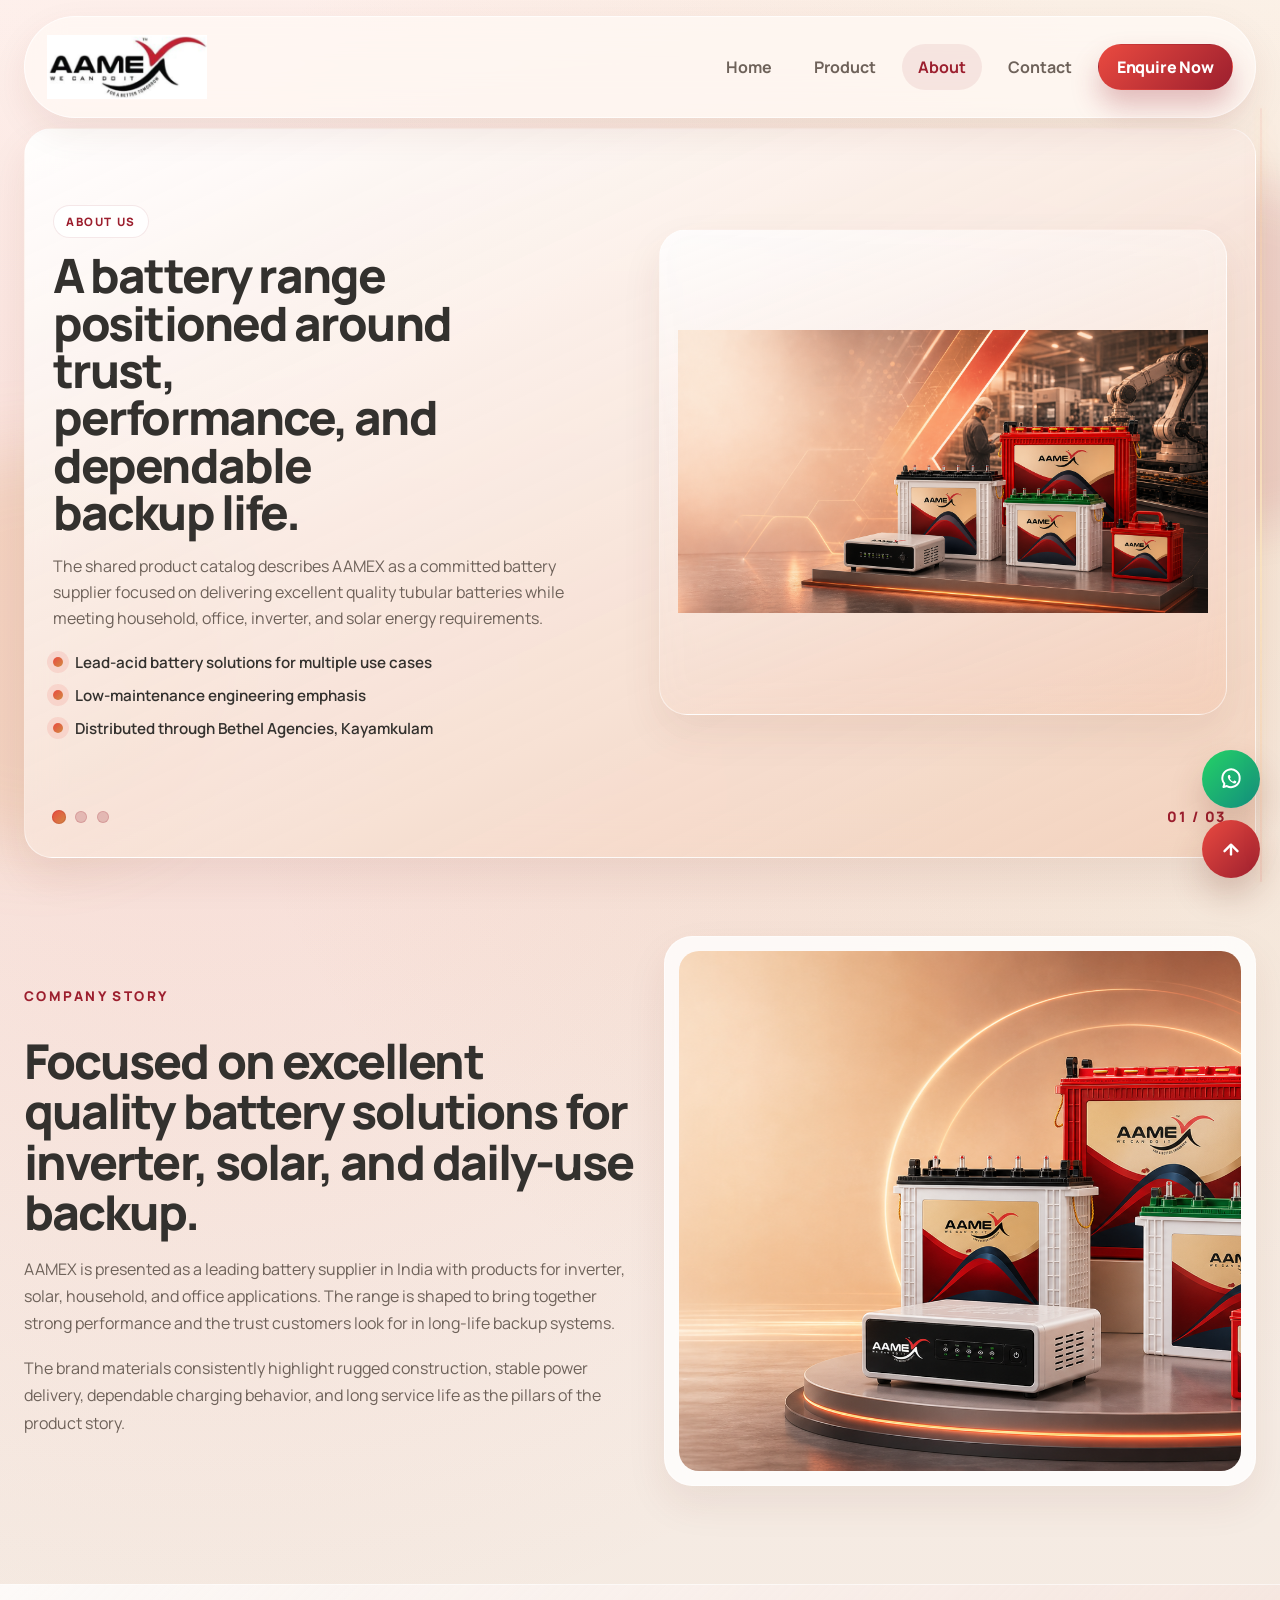
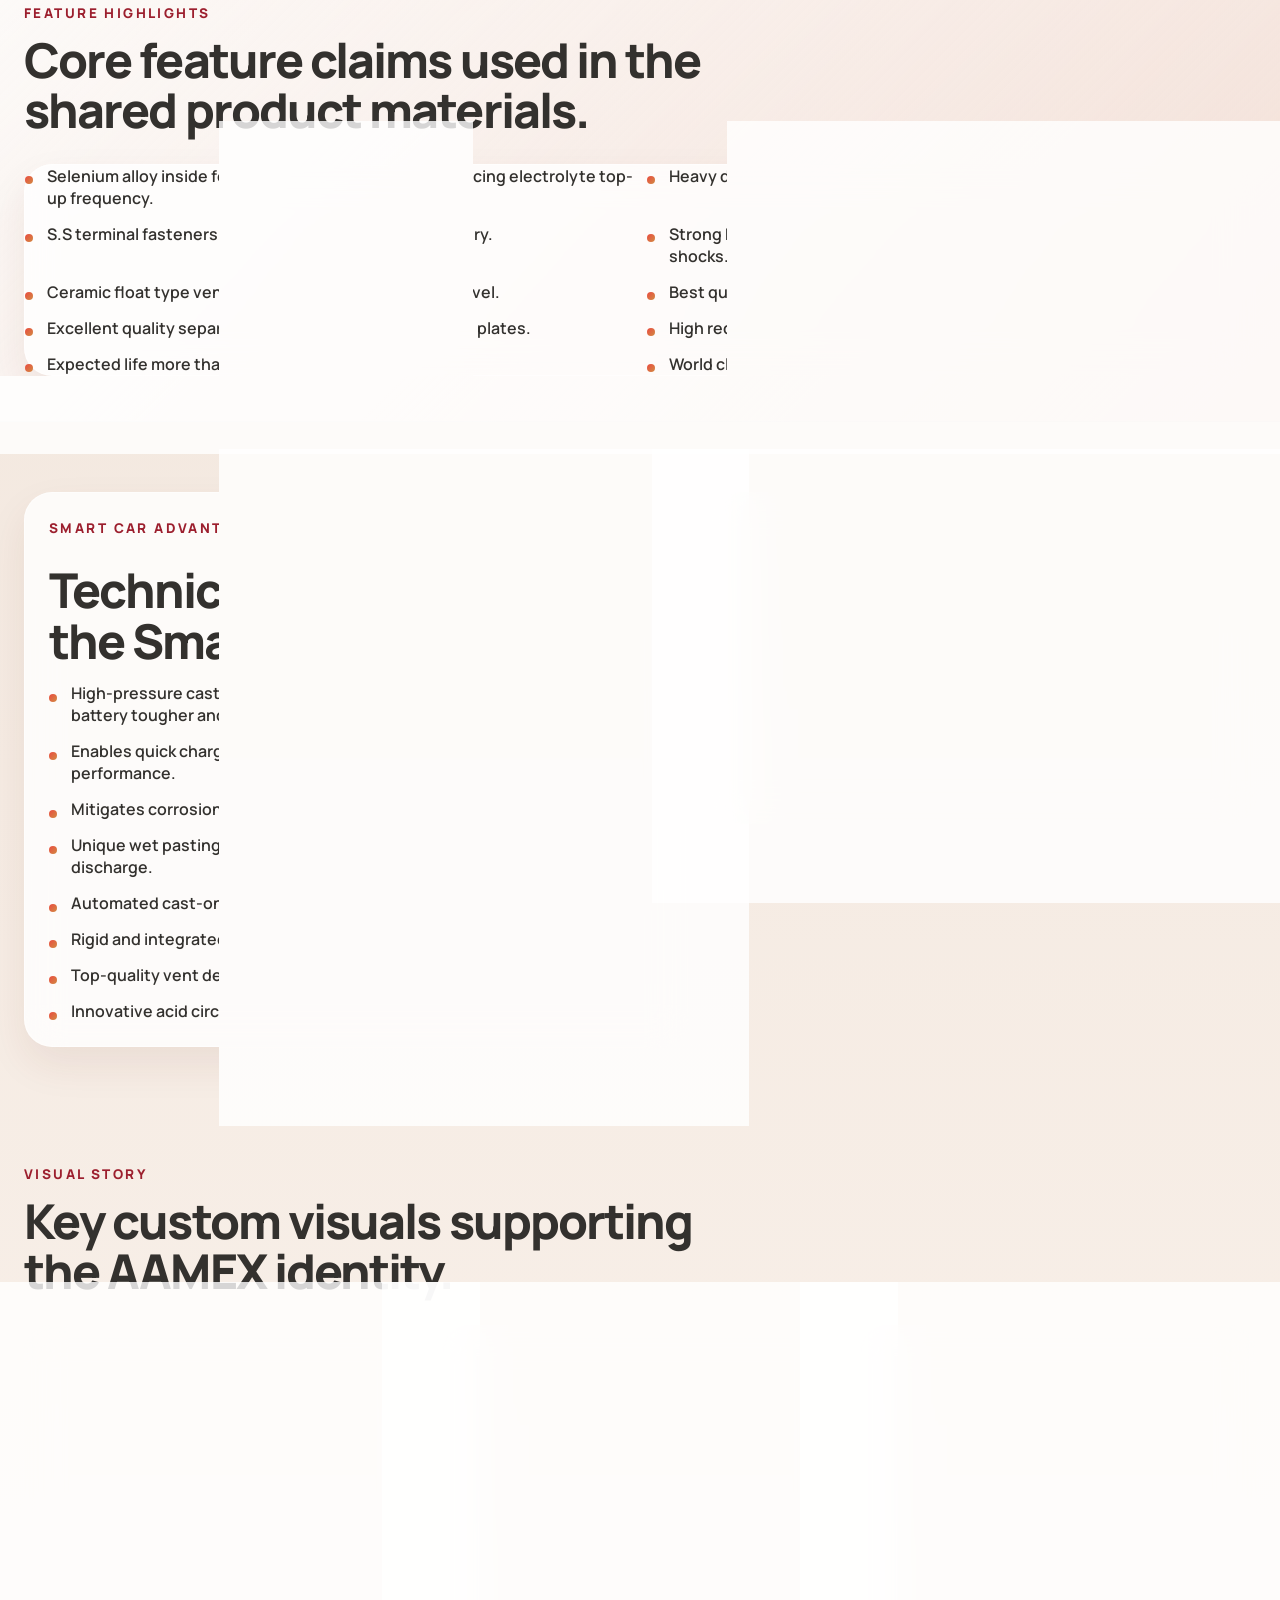
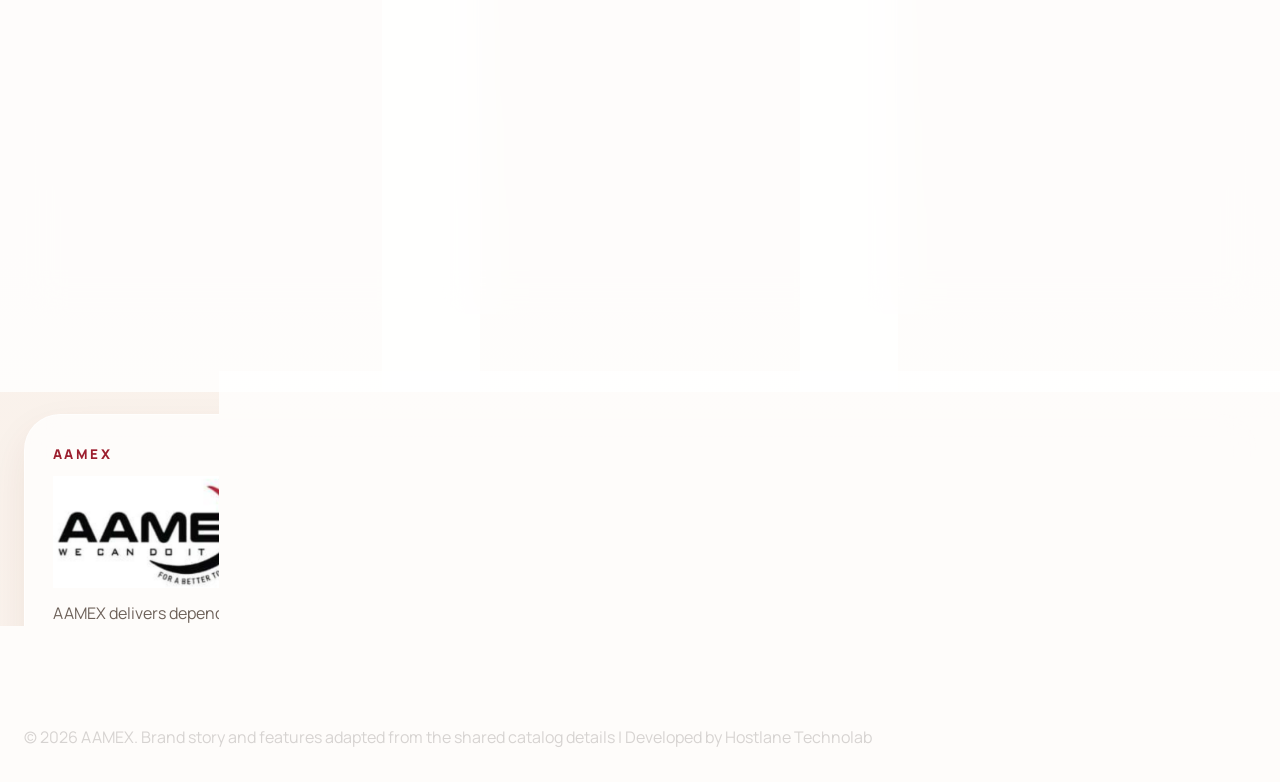
==== about.html @ 05c9f623 "new" ====
<!DOCTYPE html>
<html lang="en">
  <head>
    <meta charset="UTF-8" />
    <meta name="viewport" content="width=device-width, initial-scale=1.0" />
    <title>About AAMEX | Strength to Excel</title>
    <meta
      name="description"
      content="Learn about the AAMEX story, product philosophy, and the catalog-based feature set behind the battery range."
    />
    <link rel="preconnect" href="https://fonts.googleapis.com" />
    <link rel="preconnect" href="https://fonts.gstatic.com" crossorigin />
    <link
      href="https://fonts.googleapis.com/css2?family=Manrope:wght@400;500;600;700;800&display=swap"
      rel="stylesheet"
    />
    <link rel="stylesheet" href="./styles.css" />
  </head>
  <body data-page="about">
    <header class="site-header" data-site-header></header>

    <main>
      <section class="hero hero--inner" data-hero-slider></section>

      <section class="section">
        <div class="container story-grid story-grid--reverse">
          <div class="story-grid__copy" data-reveal>
            <p class="section-label">Company story</p>
            <h2>Focused on excellent quality battery solutions for inverter, solar, and daily-use backup.</h2>
            <p>
              AAMEX is presented as a leading battery supplier in India with products
              for inverter, solar, household, and office applications. The range is
              shaped to bring together strong performance and the trust customers look
              for in long-life backup systems.
            </p>
            <p>
              The brand materials consistently highlight rugged construction, stable
              power delivery, dependable charging behavior, and long service life as
              the pillars of the product story.
            </p>
          </div>
          <div class="story-grid__media panel" data-reveal data-tilt>
            <img
              src="./site-images/hero-banner-logo.png"
              alt="AAMEX brand hero visual"
            />
          </div>
        </div>
      </section>

      <section class="section section--muted">
        <div class="container">
          <div class="section-heading" data-reveal>
            <p class="section-label">Feature highlights</p>
            <h2>Core feature claims used in the shared product materials.</h2>
          </div>
          <ul class="feature-list panel" data-about-features data-reveal></ul>
        </div>
      </section>

      <section class="section">
        <div class="container section-split">
          <article class="panel list-card" data-reveal>
            <p class="section-label">Smart Car advantages</p>
            <h2>Technical value points from the Smart Car page.</h2>
            <ul class="advantage-list" data-smart-advantages></ul>
          </article>
          <article class="panel contact-side-card" data-reveal>
            <p class="section-label">Marketed by</p>
            <h2>Bethel Agencies</h2>
            <p>Vetticode, Kattanam, Kayamkulam - 690503</p>
            <div class="contact-stack">
              <a href="tel:+919947536724">+91 99475 36724</a>
              <a href="tel:+919746665022">+91 97466 65022</a>
              <a href="tel:+919400124729">+91 94001 24729</a>
              <a href="https://www.aamex.in" target="_blank" rel="noreferrer">www.aamex.in</a>
            </div>
          </article>
        </div>
      </section>

      <section class="section">
        <div class="container">
          <div class="section-heading" data-reveal>
            <p class="section-label">Visual story</p>
            <h2>Key custom visuals supporting the AAMEX identity.</h2>
          </div>
          <div class="gallery-grid gallery-grid--tight" data-about-gallery></div>
        </div>
      </section>
    </main>

    <footer class="site-footer">
      <div data-site-footer></div>
      <div class="container site-footer__bottom">
        <p>© <span data-current-year></span> AAMEX. Brand story and features adapted from the shared catalog details | Developed by Hostlane Technolab </p>
      </div>
    </footer>

    <script defer src="./content.js"></script>
    <script defer src="./main.js"></script>
  </body>
</html>
---- styles.css ----
:root {
  --bg: #fff8f3;
  --bg-soft: #f3e5dc;
  --panel: rgba(255, 255, 255, 0.8);
  --panel-strong: #ffffff;
  --line: rgba(51, 49, 46, 0.12);
  --ink: #33312e;
  --muted: #6e625a;
  --primary: #ea4a40;
  --primary-deep: #9c1f2e;
  --neutral: #ead8cf;
  --neutral-soft: #f3d0bb;
  --accent: #d18b43;
  --shadow: 0 30px 90px rgba(104, 43, 25, 0.16);
  --shadow-soft: 0 18px 40px rgba(104, 43, 25, 0.08);
  --radius-xl: 36px;
  --radius-lg: 28px;
  --radius-md: 20px;
  --radius-sm: 14px;
  --container: calc(100vw - 48px);
  --header-h: 92px;
  --scroll-progress: 0;
  --scroll-energy: 0;
}

* {
  box-sizing: border-box;
}

html {
  scroll-behavior: smooth;
}

body {
  margin: 0;
  min-height: 100vh;
  font-family: "Manrope", sans-serif;
  color: var(--ink);
  background:
    radial-gradient(circle at 15% 15%, rgba(234, 74, 64, 0.14), transparent 30%),
    radial-gradient(circle at 88% 12%, rgba(209, 139, 67, 0.18), transparent 26%),
    linear-gradient(180deg, #fffaf6 0%, #f3e8df 46%, #fbf4ee 100%);
  position: relative;
}

body::before,
body::after {
  content: "";
  position: fixed;
  inset: auto;
  z-index: -1;
  pointer-events: none;
}

body::before {
  top: 22%;
  right: -120px;
  width: 320px;
  height: 320px;
  border-radius: 999px;
  background: rgba(156, 31, 46, 0.12);
  filter: blur(24px);
  opacity: calc(0.7 + (var(--scroll-energy) * 0.35));
  transform: scale(calc(1 + (var(--scroll-energy) * 0.08)));
  transition: opacity 180ms ease, transform 220ms ease;
}

body::after {
  bottom: 8%;
  left: -140px;
  width: 360px;
  height: 360px;
  border-radius: 999px;
  background: rgba(209, 139, 67, 0.18);
  filter: blur(32px);
  opacity: calc(0.7 + (var(--scroll-energy) * 0.4));
  transform: scale(calc(1 + (var(--scroll-energy) * 0.12)));
  transition: opacity 180ms ease, transform 220ms ease;
}

.electric-progress {
  position: fixed;
  top: 0;
  left: 0;
  right: 0;
  height: 5px;
  z-index: 70;
  pointer-events: none;
}

.electric-progress__bar {
  position: relative;
  width: 100%;
  height: 100%;
  transform: scaleX(0);
  transform-origin: left center;
  background: linear-gradient(90deg, #ea4a40 0%, #ffc46b 48%, #fff1cf 100%);
  box-shadow:
    0 0 calc(14px + (var(--scroll-energy) * 10px)) rgba(234, 74, 64, 0.75),
    0 0 calc(28px + (var(--scroll-energy) * 24px)) rgba(255, 196, 107, 0.6);
  transition: box-shadow 160ms ease;
}

.electric-progress__bar::after {
  content: "";
  position: absolute;
  inset: -2px 0;
  background: linear-gradient(90deg, transparent, rgba(255, 244, 214, 0.98), transparent);
  mix-blend-mode: screen;
  opacity: calc(0.34 + (var(--scroll-energy) * 0.44));
  animation: electric-bar-shimmer 1.8s linear infinite;
}

.electric-progress__rail {
  position: fixed;
  top: calc(var(--header-h) + 16px);
  right: 18px;
  bottom: 18px;
  width: 2px;
  border-radius: 999px;
  background: linear-gradient(180deg, rgba(234, 74, 64, 0.1), rgba(255, 196, 107, 0.55), rgba(234, 74, 64, 0.14));
  box-shadow:
    0 0 10px rgba(255, 196, 107, 0.2),
    0 0 calc(18px + (var(--scroll-energy) * 20px)) rgba(234, 74, 64, 0.24);
  opacity: 0.8;
}

.electric-progress__rail::after {
  content: "";
  position: absolute;
  inset: 0;
  background: linear-gradient(180deg, transparent, rgba(255, 244, 214, 0.95), transparent);
  opacity: calc(0.28 + (var(--scroll-energy) * 0.48));
  animation: electric-rail-flow 2.2s linear infinite;
}

.electric-progress__node {
  position: fixed;
  right: 10px;
  top: calc((var(--header-h) + 16px) + ((100vh - (var(--header-h) + 34px)) * var(--scroll-progress)));
  width: 18px;
  height: 18px;
  border-radius: 999px;
  transform: translateY(-50%) scale(calc(0.92 + (var(--scroll-energy) * 0.4)));
  background: radial-gradient(circle, #fff4d6 0%, #ffc46b 38%, rgba(234, 74, 64, 0.95) 68%, rgba(234, 74, 64, 0) 100%);
  box-shadow:
    0 0 calc(20px + (var(--scroll-energy) * 18px)) rgba(255, 196, 107, 0.7),
    0 0 calc(36px + (var(--scroll-energy) * 22px)) rgba(234, 74, 64, 0.52);
  opacity: 0;
  transition: opacity 160ms ease, transform 160ms ease, box-shadow 160ms ease;
}

.cursor-fx {
  position: fixed;
  top: 0;
  left: 0;
  width: 0;
  height: 0;
  z-index: 80;
  pointer-events: none;
  opacity: 0;
  transition: opacity 160ms ease;
  mix-blend-mode: screen;
  --cursor-angle: 0deg;
  --cursor-speed: 1;
  --trail-length: 18px;
}

.cursor-fx.is-active {
  opacity: 1;
}

.cursor-fx.is-hovering .cursor-fx__ring {
  transform: translate(-50%, -50%) scale(1.18);
  box-shadow: 0 0 24px rgba(255, 196, 107, 0.72), inset 0 0 16px rgba(255, 243, 214, 0.42);
}

.cursor-fx__core,
.cursor-fx__ring,
.cursor-fx__trail,
.cursor-fx__halo,
.cursor-fx__spark {
  position: absolute;
  left: 0;
  top: 0;
}

.cursor-fx__trail {
  width: var(--trail-length);
  height: 6px;
  border-radius: 999px;
  background: linear-gradient(90deg, rgba(255, 244, 214, 0.96), rgba(255, 196, 107, 0.7), rgba(234, 74, 64, 0));
  transform-origin: right center;
  transform: translate(-100%, -50%) rotate(var(--cursor-angle)) scaleX(calc(0.88 + (var(--cursor-speed) * 0.16)));
  filter: blur(1.8px);
  opacity: 0.85;
  transition: width 90ms linear, transform 90ms linear, opacity 140ms ease;
}

.cursor-fx__halo {
  width: 46px;
  height: 46px;
  border-radius: 999px;
  background: radial-gradient(circle, rgba(255, 244, 214, 0.52), rgba(255, 196, 107, 0.22) 42%, rgba(234, 74, 64, 0) 74%);
  transform: translate(-50%, -50%) scale(calc(0.92 + (var(--cursor-speed) * 0.14)));
  filter: blur(6px);
  opacity: 0.72;
  transition: transform 160ms ease, opacity 160ms ease;
}

.cursor-fx__core {
  width: 8px;
  height: 8px;
  border-radius: 999px;
  background: #fff5d8;
  transform: translate(-50%, -50%);
  box-shadow: 0 0 16px rgba(255, 213, 119, 0.9), 0 0 34px rgba(234, 74, 64, 0.65);
}

.cursor-fx__ring {
  width: 28px;
  height: 28px;
  border-radius: 999px;
  border: 1px solid rgba(255, 214, 146, 0.8);
  transform: translate(-50%, -50%);
  box-shadow: 0 0 18px rgba(255, 196, 107, 0.5), inset 0 0 12px rgba(255, 243, 214, 0.35);
  transition: transform 180ms ease, box-shadow 180ms ease;
}

.cursor-fx.is-clicking .cursor-fx__ring {
  transform: translate(-50%, -50%) scale(1.28);
  box-shadow: 0 0 24px rgba(255, 196, 107, 0.75), inset 0 0 16px rgba(255, 243, 214, 0.45);
}

.cursor-fx.is-clicking .cursor-fx__halo {
  transform: translate(-50%, -50%) scale(1.26);
  opacity: 0.95;
}

.cursor-fx__spark {
  width: 22px;
  height: 2px;
  border-radius: 999px;
  opacity: 0;
  background: linear-gradient(90deg, rgba(255, 255, 255, 0), #ffe8a8 35%, #ea4a40 70%, rgba(255, 255, 255, 0));
  transform: translate(-50%, -50%);
  filter: blur(0.2px);
}

.cursor-fx__spark.is-fired {
  animation: cursor-spark-burst 580ms cubic-bezier(0.22, 1, 0.36, 1) forwards;
}

img {
  display: block;
  max-width: 100%;
}

a {
  color: inherit;
  text-decoration: none;
}

button,
input,
textarea,
select {
  font: inherit;
}

main {
  padding-top: calc(var(--header-h) + 16px);
}

.container {
  width: var(--container);
  margin: 0 auto;
}

.panel {
  background: var(--panel);
  border: 1px solid rgba(255, 255, 255, 0.5);
  border-radius: var(--radius-lg);
  box-shadow: var(--shadow-soft);
  backdrop-filter: blur(18px);
  -webkit-backdrop-filter: blur(18px);
}

.panel[data-reveal],
.family-card[data-reveal],
.gallery-card[data-reveal],
.info-card[data-reveal],
.model-card[data-reveal] {
  position: relative;
  isolation: isolate;
}

.panel[data-reveal]::after,
.family-card[data-reveal]::after,
.gallery-card[data-reveal]::after,
.info-card[data-reveal]::after,
.model-card[data-reveal]::after {
  display: none;
}

.section {
  padding: 44px 0 72px;
}

.section--muted {
  position: relative;
}

.section--muted::before {
  content: "";
  position: absolute;
  inset: 26px 0;
  background: linear-gradient(135deg, rgba(255, 255, 255, 0.76), rgba(234, 74, 64, 0.06));
  border-top: 1px solid rgba(255, 255, 255, 0.7);
  border-bottom: 1px solid rgba(51, 49, 46, 0.06);
}

.section--muted > * {
  position: relative;
}

.section-heading {
  max-width: 720px;
  margin-bottom: 28px;
}

.section-label,
.footer-eyebrow {
  margin: 0 0 10px;
  font-size: 0.84rem;
  font-weight: 800;
  letter-spacing: 0.18em;
  text-transform: uppercase;
  color: var(--primary-deep);
}

h1,
h2,
h3 {
  margin: 0;
  font-family: "Manrope", sans-serif;
  font-weight: 800;
  letter-spacing: -0.04em;
}

h1 {
  font-size: clamp(2.7rem, 5.6vw, 5.1rem);
  line-height: 1.02;
}

h2 {
  font-size: clamp(1.9rem, 3.8vw, 3rem);
  line-height: 1.05;
}

h3 {
  font-size: clamp(1.15rem, 1.9vw, 1.6rem);
  line-height: 1.18;
}

p {
  margin: 0;
  color: var(--muted);
  line-height: 1.7;
}

ul {
  margin: 0;
  padding: 0;
}

.button {
  display: inline-flex;
  align-items: center;
  justify-content: center;
  gap: 10px;
  min-height: 52px;
  padding: 0 22px;
  border: 1px solid transparent;
  border-radius: 999px;
  background: linear-gradient(135deg, var(--primary) 0%, var(--primary-deep) 100%);
  color: #fff;
  font-weight: 800;
  letter-spacing: -0.01em;
  transition: transform 220ms ease, box-shadow 220ms ease, background 220ms ease;
  box-shadow: 0 16px 28px rgba(156, 31, 46, 0.28);
}

.button:hover {
  transform: translateY(-2px);
  box-shadow: 0 24px 36px rgba(156, 31, 46, 0.32);
}

.button--ghost {
  border-color: rgba(51, 49, 46, 0.12);
  background: rgba(255, 255, 255, 0.65);
  color: var(--ink);
  box-shadow: none;
}

.button--small {
  min-height: 46px;
  padding-inline: 18px;
}

.site-header {
  position: fixed;
  top: 16px;
  left: 0;
  right: 0;
  z-index: 20;
  transition: transform 220ms ease;
}

.header-bar {
  display: flex;
  align-items: center;
  justify-content: space-between;
  gap: 18px;
  min-height: var(--header-h);
  padding: 18px 22px;
  border: 1px solid rgba(255, 255, 255, 0.65);
  border-radius: 999px;
  background: rgba(255, 250, 246, 0.72);
  box-shadow: 0 14px 36px rgba(104, 43, 25, 0.08);
  backdrop-filter: blur(18px);
  -webkit-backdrop-filter: blur(18px);
}

.site-header.is-scrolled .header-bar {
  background: rgba(255, 251, 247, 0.92);
}

.brand {
  display: inline-flex;
  align-items: center;
  min-width: 0;
}

.brand__logo {
  display: block;
  width: auto;
  height: 64px;
}

.site-nav {
  display: flex;
  align-items: center;
  gap: 10px;
}

.site-nav__link {
  display: inline-flex;
  align-items: center;
  justify-content: center;
  min-height: 46px;
  padding: 0 16px;
  border-radius: 999px;
  color: var(--muted);
  font-weight: 700;
  transition: background 200ms ease, color 200ms ease;
}

.site-nav__link:hover,
.site-nav__link.is-active {
  background: rgba(156, 31, 46, 0.08);
  color: var(--primary-deep);
}

.nav-toggle {
  display: none;
  align-items: center;
  justify-content: center;
  flex-direction: column;
  gap: 4px;
  width: 48px;
  height: 48px;
  border: 0;
  border-radius: 999px;
  background: rgba(255, 255, 255, 0.8);
  cursor: pointer;
}

.nav-toggle span {
  width: 18px;
  height: 2px;
  border-radius: 99px;
  background: var(--ink);
}

.hero {
  padding: 20px 0 34px;
}

.hero__grid {
  display: grid;
  grid-template-columns: minmax(0, 1fr) minmax(0, 1fr);
  gap: clamp(24px, 3vw, 42px);
  align-items: center;
  min-height: 100%;
}

.hero__grid--inner {
  align-items: center;
}

.hero__copy,
.hero__visual {
  position: relative;
  min-height: 0;
}

.hero__lead {
  max-width: 560px;
  margin-top: 16px;
  font-size: clamp(0.98rem, 1.25vw, 1.08rem);
  line-height: 1.65;
}

.hero-slider {
  display: flex;
  flex-direction: column;
  min-height: clamp(560px, calc(100svh - var(--header-h) - 78px), 760px);
  padding: 28px;
  background:
    linear-gradient(155deg, rgba(255, 255, 255, 0.96), rgba(243, 208, 187, 0.74)),
    linear-gradient(145deg, rgba(156, 31, 46, 0.08), rgba(209, 139, 67, 0.1));
}

.hero-slider > .hero__grid {
  flex: 1;
}

.hero-slider__copy-track,
.hero-slider__visual-track {
  display: grid;
  min-height: 100%;
}

.hero-copy-slide,
.hero-visual-slide {
  grid-area: 1 / 1;
  opacity: 0;
  visibility: hidden;
  pointer-events: none;
  transition:
    opacity 320ms ease,
    transform 360ms ease,
    visibility 0s linear 320ms;
}

.hero-copy-slide {
  display: grid;
  align-content: center;
  justify-items: start;
  min-height: 100%;
  padding-right: 8px;
  transform: translateX(-24px);
}

.hero-visual-slide {
  display: flex;
  align-items: center;
  min-height: 100%;
  margin: 0;
  transform: translateX(24px);
}

.hero-copy-slide.is-active,
.hero-visual-slide.is-active {
  opacity: 1;
  visibility: visible;
  pointer-events: auto;
  transform: translateX(0);
  transition: opacity 320ms ease, transform 360ms ease;
}

.hero__visual {
  display: flex;
  align-items: center;
  justify-content: flex-end;
  min-height: 100%;
}

.hero-visual-slide .media-frame {
  width: 100%;
  height: clamp(340px, 38vw, 520px);
  padding: 18px;
  display: flex;
  align-items: stretch;
  justify-content: center;
}

.hero-visual-slide .media-frame img {
  min-height: 0;
  height: 100%;
  object-fit: contain;
  object-position: center;
}

.hero-copy-slide .section-label {
  display: inline-flex;
  align-items: center;
  width: fit-content;
  margin-bottom: 14px;
  padding: 6px 12px;
  border-radius: 999px;
  background: rgba(255, 255, 255, 0.86);
  border: 1px solid rgba(156, 31, 46, 0.1);
  font-size: 0.72rem;
  letter-spacing: 0.14em;
}

.hero-copy-slide h1 {
  max-width: 13ch;
  font-size: clamp(2.15rem, 3.7vw, 3.85rem);
  line-height: 1;
}

.hero__actions {
  display: flex;
  flex-wrap: wrap;
  gap: 14px;
  margin-top: 22px;
}

.hero__facts {
  display: grid;
  gap: 12px;
  margin-top: 20px;
  list-style: none;
}

.hero__chips {
  display: flex;
  flex-wrap: wrap;
  gap: 10px;
  margin-top: 20px;
}

.hero__facts li {
  display: flex;
  align-items: center;
  gap: 12px;
  color: var(--ink);
  font-size: 0.95rem;
  font-weight: 600;
}

.hero__facts li::before {
  content: "";
  width: 10px;
  height: 10px;
  flex: 0 0 auto;
  border-radius: 999px;
  background: linear-gradient(135deg, var(--primary), var(--accent));
  box-shadow: 0 0 0 6px rgba(234, 74, 64, 0.12);
}

.hero__chips span {
  display: inline-flex;
  align-items: center;
  min-height: 40px;
  padding: 0 14px;
  border-radius: 999px;
  background: rgba(255, 255, 255, 0.82);
  border: 1px solid rgba(51, 49, 46, 0.08);
  color: var(--ink);
  font-weight: 700;
}

.hero-slider__footer {
  display: flex;
  align-items: center;
  justify-content: space-between;
  gap: 16px;
  margin-top: 18px;
}

.hero-slider__dots {
  display: inline-flex;
  align-items: center;
  gap: 10px;
}

.hero-slider__dot {
  width: 12px;
  height: 12px;
  padding: 0;
  border: 0;
  border-radius: 999px;
  background: rgba(156, 31, 46, 0.22);
  box-shadow: inset 0 0 0 1px rgba(156, 31, 46, 0.18);
  cursor: pointer;
  transition: transform 180ms ease, background 180ms ease;
}

.hero-slider__dot.is-active {
  background: linear-gradient(135deg, var(--primary), var(--accent));
  transform: scale(1.18);
}

.hero-slider__status {
  font-size: 0.9rem;
  font-weight: 800;
  letter-spacing: 0.12em;
  text-transform: uppercase;
  color: var(--primary-deep);
}

.poster-stack,
.media-frame {
  position: relative;
  overflow: hidden;
}

.poster-stack {
  min-height: 680px;
  padding: 18px;
  background:
    linear-gradient(145deg, rgba(255, 255, 255, 0.95), rgba(243, 208, 187, 0.72)),
    linear-gradient(145deg, rgba(156, 31, 46, 0.08), rgba(209, 139, 67, 0.06));
}

.poster-stack::before {
  content: "";
  position: absolute;
  inset: 0;
  background:
    radial-gradient(circle at 18% 20%, rgba(234, 74, 64, 0.16), transparent 30%),
    linear-gradient(135deg, rgba(255, 255, 255, 0) 56%, rgba(156, 31, 46, 0.08) 100%);
  pointer-events: none;
}

.poster-stack__main {
  width: 100%;
  height: 100%;
  min-height: 644px;
  object-fit: cover;
  border-radius: calc(var(--radius-lg) - 6px);
  box-shadow: var(--shadow);
}

.poster-stack__float {
  position: absolute;
  width: min(42%, 240px);
  padding: 12px;
}

.poster-stack__float img {
  width: 100%;
  border-radius: 18px;
}

.poster-stack__float--top {
  top: 28px;
  right: 28px;
}

.poster-stack__float--bottom {
  left: 28px;
  bottom: 28px;
  width: min(50%, 270px);
  background: rgba(255, 255, 255, 0.92);
}

.poster-stack__float--bottom h3 {
  margin-top: 6px;
  font-size: 1.5rem;
}

.media-frame {
  min-height: 100%;
  padding: 16px;
  background:
    linear-gradient(160deg, rgba(255, 255, 255, 0.92), rgba(243, 208, 187, 0.72)),
    linear-gradient(145deg, rgba(156, 31, 46, 0.08), rgba(234, 74, 64, 0.08));
}

.media-frame img {
  width: 100%;
  height: 100%;
  min-height: 420px;
  object-fit: cover;
  border-radius: calc(var(--radius-lg) - 8px);
}

.marquee-band {
  overflow: hidden;
  padding: 8px 0 24px;
}

.marquee-track {
  display: flex;
  align-items: center;
  gap: 14px;
  width: max-content;
  padding-left: 20px;
  animation: marquee 26s linear infinite;
}

.marquee-chip {
  display: inline-flex;
  align-items: center;
  min-height: 42px;
  padding: 0 18px;
  border: 1px solid rgba(51, 49, 46, 0.08);
  border-radius: 999px;
  background: rgba(255, 255, 255, 0.72);
  color: var(--ink);
  font-weight: 700;
  box-shadow: 0 8px 18px rgba(51, 49, 46, 0.06);
}

.story-grid,
.section-split,
.contact-layout,
.table-layout {
  display: grid;
  gap: 24px;
}

.story-grid {
  grid-template-columns: minmax(0, 0.92fr) minmax(0, 1.08fr);
  align-items: center;
}

.story-grid--reverse {
  grid-template-columns: minmax(0, 1.02fr) minmax(0, 0.98fr);
}

.story-grid__copy {
  display: grid;
  gap: 18px;
}

.story-grid__media {
  overflow: hidden;
  padding: 14px;
}

.story-grid__media img {
  width: 100%;
  min-height: 520px;
  object-fit: cover;
  border-radius: calc(var(--radius-lg) - 8px);
}

.story-grid__chips,
.contact-card__meta,
.contact-chips {
  display: flex;
  flex-wrap: wrap;
  gap: 10px;
}

.story-grid__chips span,
.contact-card__meta span,
.contact-chip {
  display: inline-flex;
  align-items: center;
  min-height: 40px;
  padding: 0 14px;
  border-radius: 999px;
  background: rgba(255, 255, 255, 0.82);
  border: 1px solid rgba(51, 49, 46, 0.08);
  color: var(--ink);
  font-weight: 700;
}

.family-grid {
  display: grid;
  grid-template-columns: repeat(2, minmax(0, 1fr));
  gap: 22px;
}

.family-grid--wide {
  grid-template-columns: repeat(3, minmax(0, 1fr));
}

.family-card {
  overflow: hidden;
}

.family-card__media {
  position: relative;
  height: 260px;
  overflow: hidden;
  display: flex;
  align-items: center;
  justify-content: center;
  padding: 18px;
  background:
    radial-gradient(circle at 50% 25%, rgba(255, 255, 255, 0.9), transparent 52%),
    linear-gradient(145deg, rgba(255, 255, 255, 0.94), rgba(243, 208, 187, 0.75));
}

.family-card__media::after {
  display: none;
}

.family-card__media img {
  width: 100%;
  height: 100%;
  object-fit: contain;
  transform: none;
}

.focus-single img,
.focus-inverter img {
  object-position: center;
}

.family-card__body,
.gallery-card__body,
.table-card,
.info-card,
.list-card,
.contact-card,
.form-card,
.contact-side-card {
  padding: 24px;
}

.family-card__body {
  display: grid;
  gap: 14px;
}

.family-card__meta {
  color: var(--primary-deep);
  font-weight: 800;
}

.spec-tags,
.inline-list {
  display: flex;
  flex-wrap: wrap;
  gap: 10px;
}

.spec-tags span,
.inline-list li {
  display: inline-flex;
  align-items: center;
  min-height: 36px;
  padding: 0 12px;
  border-radius: 999px;
  background: rgba(234, 74, 64, 0.09);
  color: var(--ink);
  font-size: 0.94rem;
  font-weight: 700;
  list-style: none;
}

.info-grid {
  display: grid;
  grid-template-columns: repeat(4, minmax(0, 1fr));
  gap: 20px;
}

.info-grid--three {
  grid-template-columns: repeat(3, minmax(0, 1fr));
}

.info-card {
  display: grid;
  gap: 14px;
}

.info-card__count {
  color: var(--accent);
  font-family: "Manrope", sans-serif;
  font-size: 1.5rem;
  font-weight: 800;
}

.cta-banner {
  display: flex;
  align-items: center;
  justify-content: space-between;
  gap: 20px;
  padding: 30px;
  background:
    linear-gradient(135deg, rgba(255, 255, 255, 0.9), rgba(243, 208, 187, 0.84)),
    linear-gradient(135deg, rgba(234, 74, 64, 0.08), rgba(156, 31, 46, 0.1));
}

.cta-banner__actions {
  display: flex;
  flex-wrap: wrap;
  gap: 14px;
}

.table-layout {
  grid-template-columns: repeat(3, minmax(0, 1fr));
  align-items: start;
}

.table-stack {
  display: contents;
}

.table-card {
  display: grid;
  gap: 18px;
  height: 100%;
}

.table-card__header {
  display: grid;
  gap: 8px;
}

.model-groups {
  display: grid;
  gap: 24px;
}

.model-group {
  padding: 24px;
}

.model-group__heading {
  display: grid;
  gap: 8px;
  margin-bottom: 20px;
}

.model-grid {
  display: grid;
  grid-template-columns: repeat(3, minmax(0, 1fr));
  gap: 18px;
}

.model-card {
  overflow: hidden;
  border: 1px solid rgba(51, 49, 46, 0.08);
  border-radius: 22px;
  background: rgba(255, 255, 255, 0.82);
  box-shadow: 0 12px 26px rgba(104, 43, 25, 0.08);
}

.model-card__art {
  padding: 14px;
  background:
    radial-gradient(circle at 50% 22%, rgba(255, 255, 255, 0.92), transparent 56%),
    linear-gradient(145deg, rgba(255, 255, 255, 0.94), rgba(243, 208, 187, 0.7));
}

.model-card__art img {
  width: 100%;
  aspect-ratio: 4 / 3;
  object-fit: cover;
  border-radius: 18px;
}

.model-card__body {
  display: grid;
  gap: 10px;
  padding: 18px 18px 20px;
}

.model-card__code {
  color: var(--ink);
  font-weight: 800;
}

.model-card__specs {
  display: flex;
  flex-wrap: wrap;
  gap: 8px;
}

.model-card__specs span {
  display: inline-flex;
  align-items: center;
  min-height: 34px;
  padding: 0 12px;
  border-radius: 999px;
  background: rgba(234, 74, 64, 0.09);
  color: var(--ink);
  font-size: 0.88rem;
  font-weight: 700;
}

.table-wrap {
  overflow: auto;
  border: 1px solid rgba(51, 49, 46, 0.08);
  border-radius: 18px;
}

.catalog-table {
  width: 100%;
  border-collapse: collapse;
  min-width: 540px;
  background: rgba(255, 255, 255, 0.72);
}

.catalog-table th,
.catalog-table td {
  padding: 14px 16px;
  text-align: left;
  border-bottom: 1px solid rgba(51, 49, 46, 0.08);
}

.catalog-table th {
  position: sticky;
  top: 0;
  background: rgba(255, 248, 243, 0.96);
  color: var(--ink);
  font-size: 0.92rem;
  text-transform: uppercase;
  letter-spacing: 0.1em;
}

.catalog-table tr:last-child td {
  border-bottom: 0;
}

.gallery-grid {
  display: grid;
  grid-template-columns: repeat(2, minmax(0, 1fr));
  gap: 22px;
}

.gallery-grid--tight {
  grid-template-columns: repeat(3, minmax(0, 1fr));
}

.gallery-card {
  overflow: hidden;
}

.gallery-card__media {
  position: relative;
  padding: 16px 16px 0;
}

.gallery-card__media img {
  width: 100%;
  height: 360px;
  object-fit: cover;
  border-radius: 20px;
}

.gallery-card__body {
  display: grid;
  gap: 10px;
}

.feature-list,
.advantage-list {
  display: grid;
  gap: 14px;
  list-style: none;
}

.feature-list {
  grid-template-columns: repeat(2, minmax(0, 1fr));
}

.feature-list li,
.advantage-list li {
  position: relative;
  padding-left: 22px;
  color: var(--ink);
  font-weight: 600;
}

.feature-list li::before,
.advantage-list li::before {
  content: "";
  position: absolute;
  left: 0;
  top: 0.72em;
  width: 8px;
  height: 8px;
  border-radius: 999px;
  background: linear-gradient(135deg, var(--primary), var(--accent));
}

.section-split {
  grid-template-columns: minmax(0, 1.1fr) minmax(0, 0.9fr);
  align-items: start;
}

.list-card,
.contact-side-card {
  display: grid;
  gap: 16px;
}

.contact-stack {
  display: grid;
  gap: 12px;
}

.contact-stack a {
  font-weight: 700;
  color: var(--primary-deep);
}

.contact-layout {
  grid-template-columns: minmax(0, 0.88fr) minmax(0, 1.12fr);
  align-items: start;
}

.contact-card,
.form-card {
  display: grid;
  gap: 18px;
}

.enquiry-form {
  display: grid;
  gap: 16px;
}

.enquiry-form label {
  display: grid;
  gap: 8px;
}

.enquiry-form span {
  font-size: 0.95rem;
  font-weight: 700;
  color: var(--ink);
}

.enquiry-form input,
.enquiry-form textarea,
.enquiry-form select {
  width: 100%;
  padding: 14px 16px;
  border: 1px solid rgba(51, 49, 46, 0.1);
  border-radius: 16px;
  background: rgba(255, 255, 255, 0.88);
  color: var(--ink);
}

.enquiry-form textarea {
  resize: vertical;
}

.enquiry-form input:focus,
.enquiry-form textarea:focus,
.enquiry-form select:focus {
  outline: 2px solid rgba(234, 74, 64, 0.18);
  border-color: rgba(234, 74, 64, 0.45);
}

.form-message {
  min-height: 24px;
  color: var(--primary-deep);
  font-weight: 700;
  opacity: 0;
  transform: translateY(6px);
  transition: opacity 220ms ease, transform 220ms ease;
}

.form-message.is-visible {
  opacity: 1;
  transform: translateY(0);
}

.site-footer {
  padding: 28px 0 30px;
}

.footer-grid {
  display: grid;
  grid-template-columns: 1.2fr 0.8fr 0.8fr;
  gap: 24px;
  padding: 28px;
  border: 1px solid rgba(255, 255, 255, 0.56);
  border-radius: var(--radius-xl);
  background: rgba(255, 255, 255, 0.72);
  backdrop-filter: blur(16px);
  -webkit-backdrop-filter: blur(16px);
  box-shadow: var(--shadow-soft);
}

.footer-logo {
  display: block;
  width: min(280px, 100%);
  height: auto;
  margin-bottom: 12px;
}

.footer-links {
  display: grid;
  gap: 10px;
}

.footer-links a,
.footer-grid a {
  color: var(--primary-deep);
  font-weight: 700;
}

.site-footer__bottom {
  padding-top: 14px;
}

[data-reveal] {
  opacity: 0;
  transform: translateY(22px);
  transition:
    opacity 620ms ease,
    transform 760ms cubic-bezier(0.22, 1, 0.36, 1);
}

[data-reveal].is-visible {
  opacity: 1;
  transform: translateY(0);
}

.floating-actions {
  position: fixed;
  right: 20px;
  bottom: 22px;
  z-index: 35;
  display: grid;
  gap: 12px;
}

.floating-action {
  display: inline-flex;
  align-items: center;
  justify-content: center;
  width: 58px;
  height: 58px;
  border: 0;
  border-radius: 999px;
  color: #fff;
  box-shadow: 0 18px 34px rgba(104, 43, 25, 0.22);
  cursor: pointer;
  transition: transform 180ms ease, opacity 180ms ease, box-shadow 180ms ease;
}

.floating-action:hover {
  transform: translateY(-2px);
  box-shadow: 0 22px 38px rgba(104, 43, 25, 0.28);
}

.floating-action svg {
  width: 26px;
  height: 26px;
}

.floating-action--whatsapp {
  background: linear-gradient(135deg, #25d366, #128c7e);
}

.floating-action--top {
  background: linear-gradient(135deg, var(--primary), var(--primary-deep));
  opacity: 0;
  transform: translateY(10px);
  pointer-events: none;
}

.floating-action--top.is-visible {
  opacity: 1;
  transform: translateY(0);
  pointer-events: auto;
}

[data-tilt] {
  transform-style: preserve-3d;
  transition: transform 280ms ease;
}

@keyframes electric-bar-shimmer {
  from {
    transform: translateX(-34%);
  }
  to {
    transform: translateX(134%);
  }
}

@keyframes electric-rail-flow {
  from {
    transform: translateY(-24%);
  }
  to {
    transform: translateY(124%);
  }
}

@keyframes cursor-spark-burst {
  0% {
    opacity: 0.98;
    transform: translate(-50%, -50%) rotate(var(--angle)) translateX(0) scaleX(1);
  }
  100% {
    opacity: 0;
    transform: translate(-50%, -50%) rotate(var(--angle)) translateX(var(--travel)) scaleX(0.45);
  }
}

@keyframes marquee {
  from {
    transform: translateX(0);
  }
  to {
    transform: translateX(-50%);
  }
}

@media (max-width: 1140px) {
  .family-grid--wide,
  .info-grid,
  .gallery-grid--tight,
  .model-grid {
    grid-template-columns: repeat(2, minmax(0, 1fr));
  }

  .table-layout,
  .contact-layout,
  .section-split {
    grid-template-columns: 1fr;
  }

  .footer-grid {
    grid-template-columns: 1fr 1fr;
  }
}

@media (max-width: 920px) {
  :root {
    --container: calc(100vw - 28px);
    --header-h: 80px;
  }

  main {
    padding-top: calc(var(--header-h) + 20px);
  }

  .nav-toggle {
    display: inline-flex;
  }

  .site-nav {
    position: absolute;
    top: calc(100% + 12px);
    left: 12px;
    right: 12px;
    display: none;
    flex-direction: column;
    align-items: stretch;
    padding: 16px;
    border-radius: 26px;
    background: rgba(255, 250, 246, 0.96);
    box-shadow: var(--shadow-soft);
  }

  .site-nav.is-open {
    display: flex;
  }

  .header-bar {
    position: relative;
  }

  .hero__grid,
  .story-grid,
  .story-grid--reverse,
  .family-grid,
  .family-grid--wide,
  .model-grid,
  .info-grid,
  .gallery-grid,
  .gallery-grid--tight,
  .feature-list,
  .footer-grid {
    grid-template-columns: 1fr;
  }

  .hero__grid {
    gap: 22px;
  }

  .hero-slider {
    min-height: auto;
    padding: 22px;
  }

  .hero-copy-slide {
    min-height: auto;
    padding-right: 0;
  }

  .hero__visual {
    justify-content: flex-start;
    min-height: auto;
  }

  .hero-visual-slide {
    min-height: auto;
  }

  .hero-visual-slide .media-frame {
    width: 100%;
    height: auto;
  }

  .hero-visual-slide .media-frame img {
    height: auto;
    object-position: center;
  }

  .hero-slider__footer {
    flex-direction: column;
    align-items: flex-start;
  }

  .poster-stack {
    min-height: auto;
  }

  .poster-stack__main,
  .story-grid__media img,
  .media-frame img,
  .gallery-card__media img {
    min-height: 0;
    height: auto;
  }

  .cta-banner {
    flex-direction: column;
    align-items: flex-start;
  }

  .cursor-fx,
  .electric-progress {
    display: none;
  }
}

@media (max-width: 640px) {
  .section {
    padding: 34px 0 54px;
  }

  .header-bar {
    padding: 14px 16px;
  }

  .brand__logo {
    height: 48px;
  }

  .hero {
    padding: 16px 0 28px;
  }

  .hero-copy-slide .section-label {
    font-size: 0.68rem;
  }

  .hero-copy-slide h1 {
    max-width: 100%;
  }

  .poster-stack,
  .media-frame,
  .hero-slider,
  .model-group,
  .family-card__body,
  .gallery-card__body,
  .table-card,
  .info-card,
  .list-card,
  .contact-card,
  .form-card,
  .contact-side-card,
  .footer-grid {
    padding: 20px;
  }

  .poster-stack__float {
    position: static;
    width: 100%;
    margin-top: 16px;
  }

  .poster-stack__main {
    min-height: 420px;
  }

  .catalog-table {
    min-width: 460px;
  }

  .floating-actions {
    right: 14px;
    bottom: 16px;
  }

  .floating-action {
    width: 54px;
    height: 54px;
  }
}

@media (prefers-reduced-motion: reduce) {
  html {
    scroll-behavior: auto;
  }

  [data-reveal] {
    opacity: 1;
    transform: none;
    filter: none;
    transition: none;
  }

  .panel[data-reveal]::after,
  .family-card[data-reveal]::after,
  .gallery-card[data-reveal]::after,
  .info-card[data-reveal]::after,
  .model-card[data-reveal]::after,
  .cursor-fx,
  .electric-progress {
    display: none;
  }
}
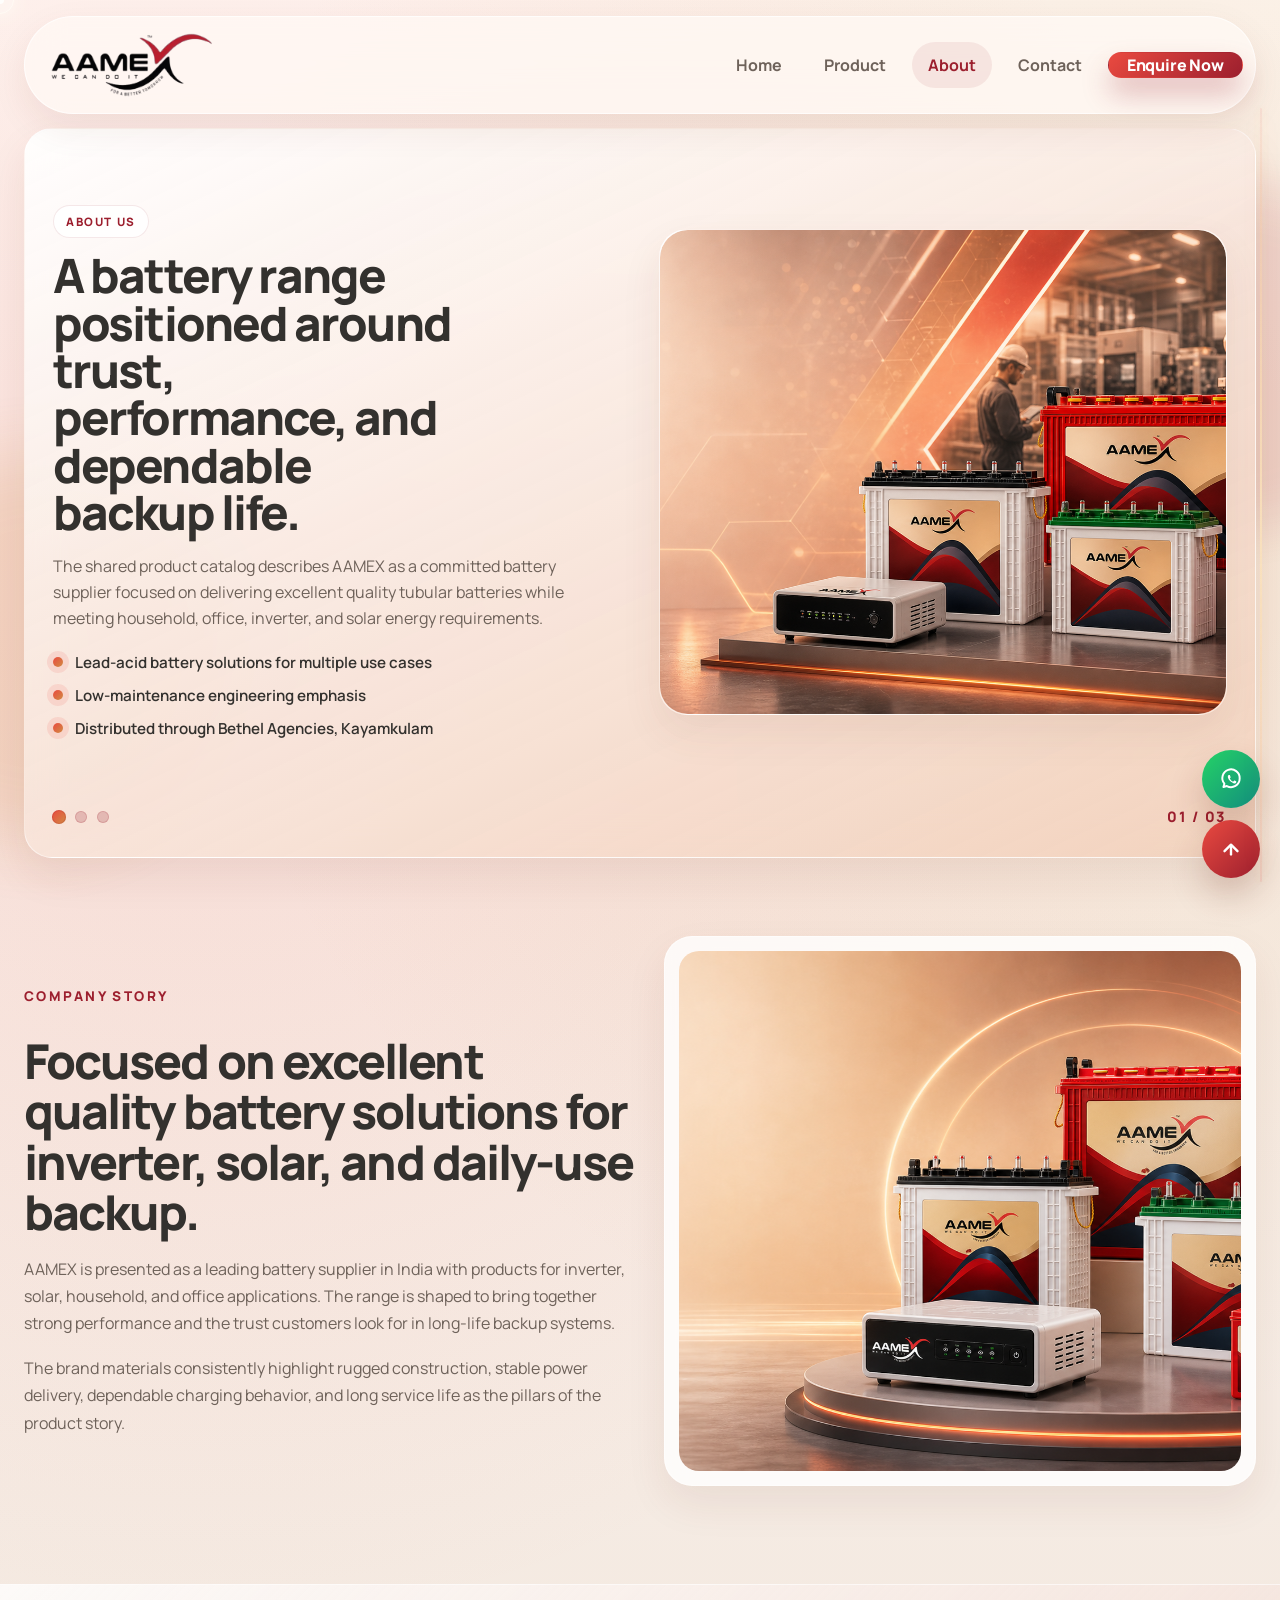
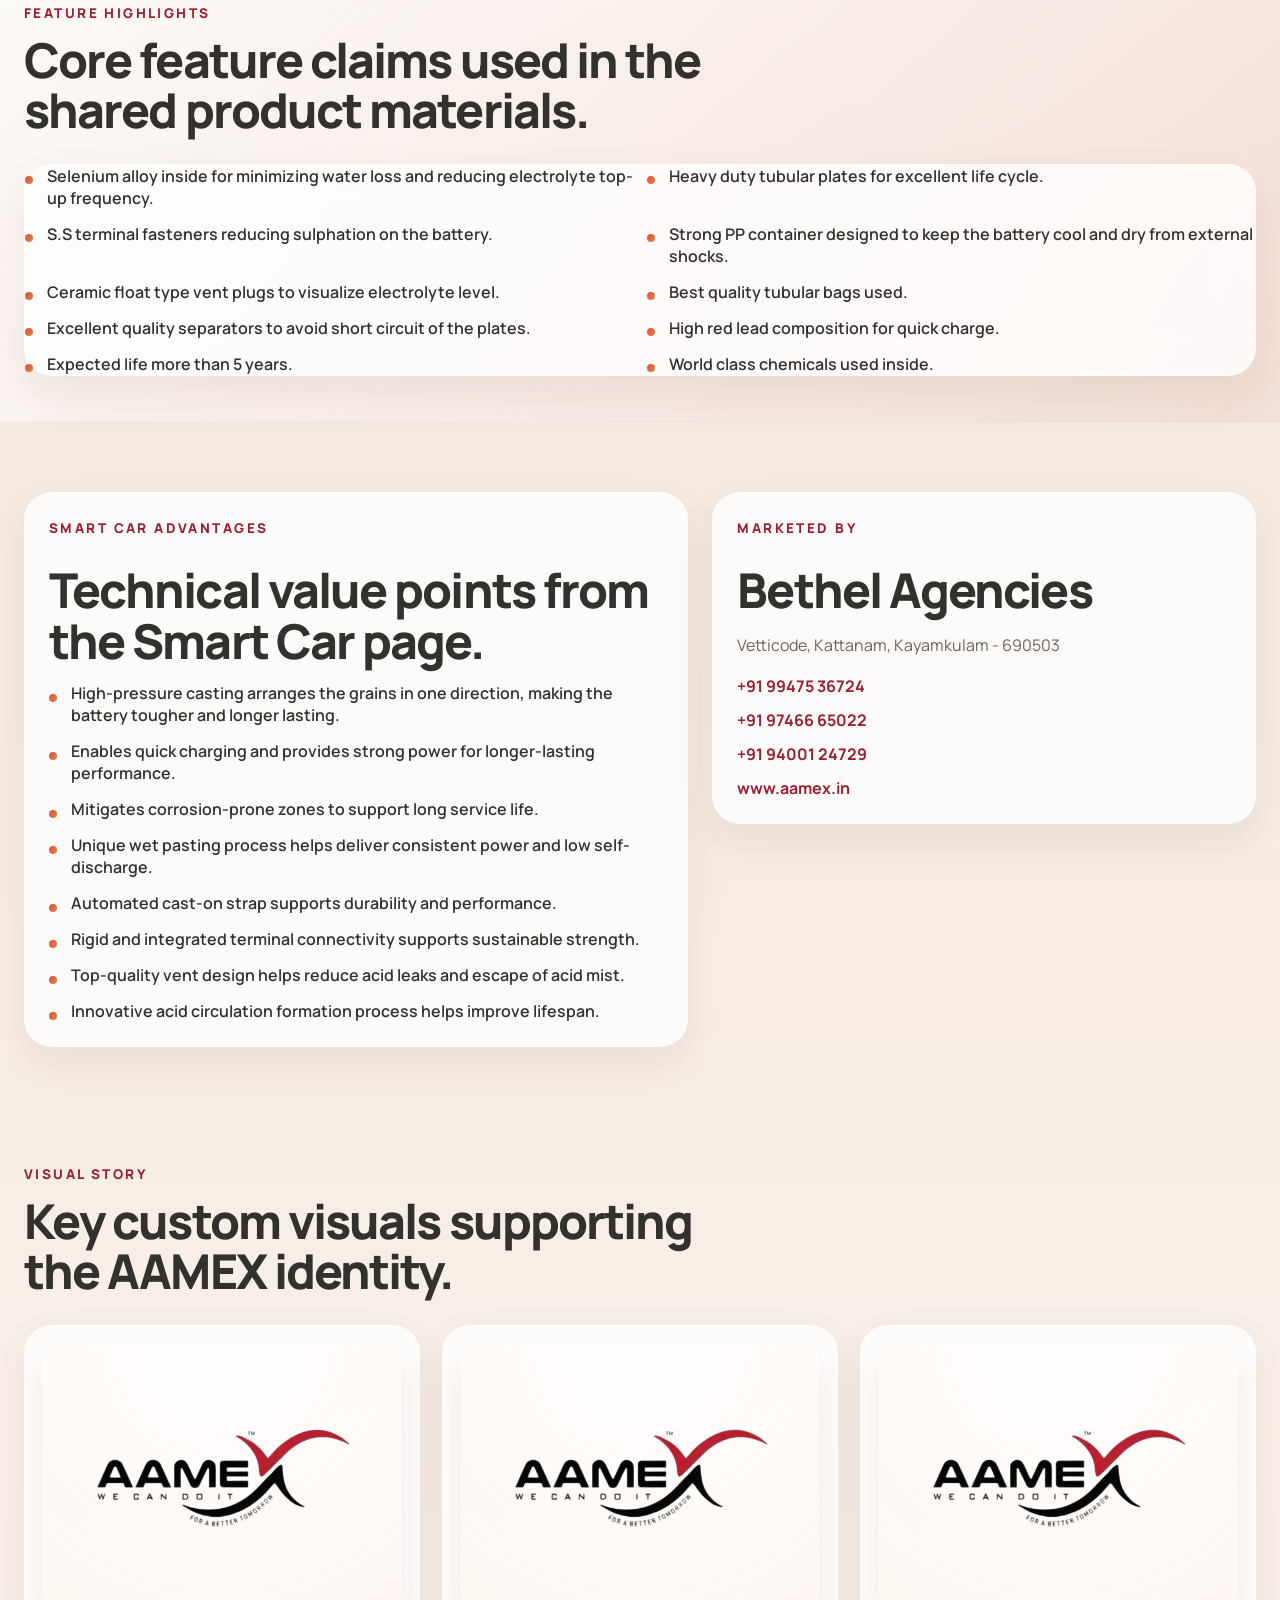
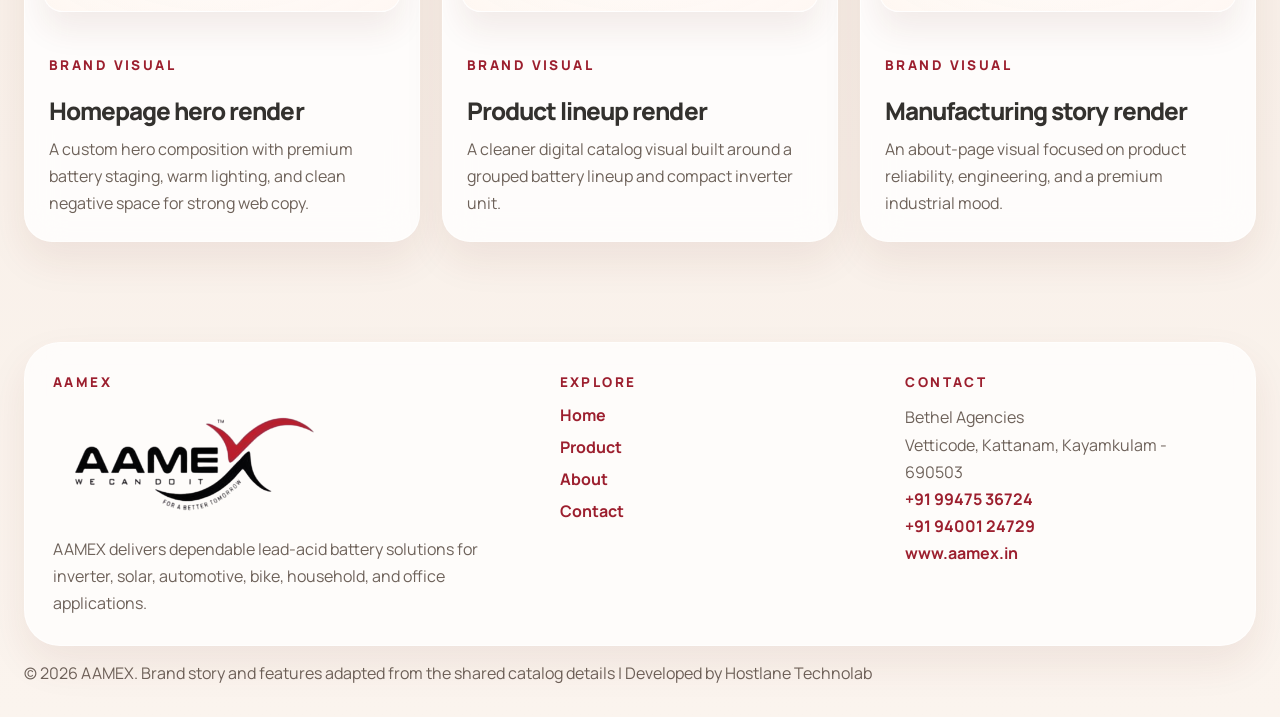
==== commit 9ba3db2f: "new" ====
--- a/about.html
+++ b/about.html
@@ -8,6 +8,25 @@
       name="description"
       content="Learn about the AAMEX story, product philosophy, and the catalog-based feature set behind the battery range."
     />
+    <link rel="canonical" href="https://www.aamex.in/about.html" />
+    <meta name="theme-color" content="#b81623" />
+    <meta property="og:type" content="website" />
+    <meta property="og:site_name" content="AAMEX" />
+    <meta property="og:title" content="About AAMEX | Strength to Excel" />
+    <meta
+      property="og:description"
+      content="Learn about the AAMEX story, product philosophy, and the catalog-based feature set behind the battery range."
+    />
+    <meta property="og:url" content="https://www.aamex.in/about.html" />
+    <meta property="og:image" content="https://www.aamex.in/site-images/aamex-logo.png" />
+    <meta property="og:image:alt" content="AAMEX logo" />
+    <meta name="twitter:card" content="summary_large_image" />
+    <meta name="twitter:title" content="About AAMEX | Strength to Excel" />
+    <meta
+      name="twitter:description"
+      content="Learn about the AAMEX story, product philosophy, and the catalog-based feature set behind the battery range."
+    />
+    <meta name="twitter:image" content="https://www.aamex.in/site-images/aamex-logo.png" />
     <link rel="preconnect" href="https://fonts.googleapis.com" />
     <link rel="preconnect" href="https://fonts.gstatic.com" crossorigin />
     <link
--- a/styles.css
+++ b/styles.css
@@ -78,6 +78,113 @@
   transition: opacity 180ms ease, transform 220ms ease;
 }
 
+body.is-preloading {
+  overflow: hidden;
+}
+
+.page-preloader {
+  position: fixed;
+  inset: 0;
+  z-index: 120;
+  display: grid;
+  place-items: center;
+  padding: 24px;
+  background: linear-gradient(180deg, #b81623 0%, #d3202d 100%);
+  opacity: 1;
+  visibility: visible;
+  transition: opacity 260ms ease, visibility 260ms ease;
+}
+
+.page-preloader.is-hidden {
+  opacity: 0;
+  visibility: hidden;
+  pointer-events: none;
+}
+
+.page-preloader__panel {
+  display: grid;
+  justify-items: center;
+  gap: 18px;
+  width: min(360px, calc(100vw - 48px));
+  padding: 0;
+  text-align: center;
+}
+
+.page-preloader__panel::before {
+  display: none;
+}
+
+.page-preloader__pulse {
+  display: none;
+}
+
+.page-preloader__pulse::before,
+.page-preloader__pulse::after {
+  display: none;
+}
+
+.page-preloader__pulse::after {
+  display: none;
+}
+
+.page-preloader__logo-shell,
+.page-preloader__logo,
+.page-preloader__eyebrow,
+.page-preloader__title,
+.page-preloader__text,
+.page-preloader__bar {
+  position: relative;
+  z-index: 1;
+}
+
+.page-preloader__logo-shell {
+  display: grid;
+  place-items: center;
+  width: min(280px, 72vw);
+  padding: 20px 24px;
+  border-radius: 28px;
+  background: rgba(255, 255, 255, 0.98);
+  box-shadow:
+    0 20px 42px rgba(0, 0, 0, 0.16),
+    inset 0 0 0 1px rgba(156, 31, 46, 0.08);
+}
+
+.page-preloader__logo {
+  width: min(200px, 52vw);
+  height: auto;
+  filter: drop-shadow(0 16px 32px rgba(0, 0, 0, 0.22));
+  animation: preloader-logo-float 1.8s ease-in-out infinite;
+}
+
+.page-preloader__eyebrow {
+  margin: 0;
+  font-size: clamp(0.92rem, 1.4vw, 1.05rem);
+  font-weight: 800;
+  letter-spacing: 0.32em;
+  text-transform: uppercase;
+  color: rgba(255, 255, 255, 0.95);
+}
+
+.page-preloader__bar {
+  width: min(180px, 48vw);
+  height: 3px;
+  margin-top: 2px;
+  border-radius: 999px;
+  background: rgba(255, 255, 255, 0.22);
+  overflow: hidden;
+}
+
+.page-preloader__bar::after {
+  content: "";
+  display: block;
+  width: 46%;
+  height: 100%;
+  border-radius: inherit;
+  background: linear-gradient(90deg, rgba(255, 255, 255, 0) 0%, #ffffff 42%, rgba(255, 255, 255, 0.28) 100%);
+  box-shadow: 0 0 18px rgba(255, 255, 255, 0.4);
+  animation: preloader-bar-slide 1s ease-in-out infinite;
+}
+
 .electric-progress {
   position: fixed;
   top: 0;
@@ -404,7 +511,7 @@
 }
 
 .button--small {
-  min-height: 46px;
+  min-height: 26px;
   padding-inline: 18px;
 }
 
@@ -421,11 +528,11 @@
   display: flex;
   align-items: center;
   justify-content: space-between;
-  gap: 18px;
+  gap: 1px;
   min-height: var(--header-h);
-  padding: 18px 22px;
+  padding: 8px 12px;
   border: 1px solid rgba(255, 255, 255, 0.65);
-  border-radius: 999px;
+  border-radius: 50px;
   background: rgba(255, 250, 246, 0.72);
   box-shadow: 0 14px 36px rgba(104, 43, 25, 0.08);
   backdrop-filter: blur(18px);
@@ -445,7 +552,7 @@
 .brand__logo {
   display: block;
   width: auto;
-  height: 64px;
+  height: 80px;
 }
 
 .site-nav {
@@ -590,17 +697,20 @@
 .hero-visual-slide .media-frame {
   width: 100%;
   height: clamp(340px, 38vw, 520px);
-  padding: 18px;
+  padding: 0;
   display: flex;
   align-items: stretch;
   justify-content: center;
+  overflow: hidden;
 }
 
 .hero-visual-slide .media-frame img {
-  min-height: 0;
+  width: 100%;
   height: 100%;
-  object-fit: contain;
+  min-height: 100%;
+  object-fit: cover;
   object-position: center;
+  border-radius: inherit;
 }
 
 .hero-copy-slide .section-label {
@@ -790,6 +900,22 @@
   border-radius: calc(var(--radius-lg) - 8px);
 }
 
+.media-frame--logo {
+  padding: clamp(22px, 3vw, 34px);
+}
+
+.media-frame--logo img {
+  min-height: 0;
+  object-fit: contain;
+  object-position: center;
+  padding: clamp(20px, 4vw, 36px);
+  background:
+    radial-gradient(circle at top, rgba(255, 255, 255, 0.96), rgba(255, 248, 243, 0.88)),
+    linear-gradient(145deg, rgba(156, 31, 46, 0.06), rgba(209, 139, 67, 0.08));
+  border: 1px solid rgba(255, 255, 255, 0.74);
+  box-shadow: inset 0 0 0 1px rgba(156, 31, 46, 0.04);
+}
+
 .marquee-band {
   overflow: hidden;
   padding: 8px 0 24px;
@@ -842,6 +968,13 @@
 .story-grid__media {
   overflow: hidden;
   padding: 14px;
+}
+
+.story-grid__media--logo {
+  display: flex;
+  align-items: center;
+  justify-content: center;
+  padding: clamp(18px, 2.6vw, 26px);
 }
 
 .story-grid__media img {
@@ -849,6 +982,19 @@
   min-height: 520px;
   object-fit: cover;
   border-radius: calc(var(--radius-lg) - 8px);
+}
+
+.story-grid__media--logo img {
+  min-height: 0;
+  aspect-ratio: 4 / 3;
+  object-fit: contain;
+  object-position: center;
+  padding: clamp(24px, 4.2vw, 40px);
+  background:
+    radial-gradient(circle at top, rgba(255, 255, 255, 0.96), rgba(255, 248, 243, 0.88)),
+    linear-gradient(145deg, rgba(156, 31, 46, 0.06), rgba(209, 139, 67, 0.08));
+  border: 1px solid rgba(255, 255, 255, 0.76);
+  box-shadow: 0 18px 34px rgba(104, 43, 25, 0.08);
 }
 
 .story-grid__chips,
@@ -1142,11 +1288,32 @@
   padding: 16px 16px 0;
 }
 
+.gallery-card__media--logo {
+  display: flex;
+  align-items: center;
+  justify-content: center;
+  padding: 18px;
+}
+
 .gallery-card__media img {
   width: 100%;
   height: 360px;
   object-fit: cover;
   border-radius: 20px;
+}
+
+.gallery-card__media--logo img {
+  height: auto;
+  min-height: 0;
+  aspect-ratio: 4 / 3;
+  object-fit: contain;
+  object-position: center;
+  padding: clamp(20px, 3.2vw, 30px);
+  background:
+    radial-gradient(circle at top, rgba(255, 255, 255, 0.96), rgba(255, 248, 243, 0.88)),
+    linear-gradient(145deg, rgba(156, 31, 46, 0.06), rgba(209, 139, 67, 0.08));
+  border: 1px solid rgba(255, 255, 255, 0.76);
+  box-shadow: 0 18px 32px rgba(104, 43, 25, 0.08);
 }
 
 .gallery-card__body {
@@ -1227,10 +1394,34 @@
   gap: 8px;
 }
 
-.enquiry-form span {
+.enquiry-form span,
+.captcha-block > span {
   font-size: 0.95rem;
   font-weight: 700;
   color: var(--ink);
+}
+
+.captcha-block {
+  display: grid;
+  gap: 10px;
+}
+
+.captcha-box {
+  margin: 0;
+  padding: 14px 16px;
+  border: 1px solid rgba(51, 49, 46, 0.1);
+  border-radius: 16px;
+  background: rgba(255, 255, 255, 0.88);
+  color: var(--ink);
+  font-size: 1rem;
+  font-weight: 800;
+  letter-spacing: 0.04em;
+}
+
+.captcha-row {
+  display: grid;
+  grid-template-columns: minmax(0, 1fr) auto;
+  gap: 12px;
 }
 
 .enquiry-form input,
@@ -1255,6 +1446,11 @@
   border-color: rgba(234, 74, 64, 0.45);
 }
 
+.button--captcha {
+  min-height: 52px;
+  padding-inline: 18px;
+}
+
 .form-message {
   min-height: 24px;
   color: var(--primary-deep);
@@ -1267,6 +1463,14 @@
 .form-message.is-visible {
   opacity: 1;
   transform: translateY(0);
+}
+
+.form-message.is-error {
+  color: #a81d2c;
+}
+
+.form-message.is-success {
+  color: #1b6b4a;
 }
 
 .site-footer {
@@ -1391,6 +1595,47 @@
   }
   to {
     transform: translateY(124%);
+  }
+}
+
+@keyframes preloader-logo-float {
+  0%,
+  100% {
+    transform: translateY(0) scale(1);
+  }
+
+  50% {
+    transform: translateY(-8px) scale(1.02);
+  }
+}
+
+@keyframes preloader-pulse {
+  0% {
+    transform: scale(0.88);
+    opacity: 0.18;
+  }
+
+  65% {
+    opacity: 0.52;
+  }
+
+  100% {
+    transform: scale(1.12);
+    opacity: 0;
+  }
+}
+
+@keyframes preloader-bar-slide {
+  0% {
+    transform: translateX(-130%);
+  }
+
+  55% {
+    transform: translateX(110%);
+  }
+
+  100% {
+    transform: translateX(240%);
   }
 }
 
@@ -1508,11 +1753,14 @@
 
   .hero-visual-slide .media-frame {
     width: 100%;
-    height: auto;
+    height: clamp(280px, 62vw, 420px);
   }
 
   .hero-visual-slide .media-frame img {
-    height: auto;
+    width: 100%;
+    height: 100%;
+    min-height: 100%;
+    object-fit: cover;
     object-position: center;
   }
 
@@ -1527,7 +1775,6 @@
 
   .poster-stack__main,
   .story-grid__media img,
-  .media-frame img,
   .gallery-card__media img {
     min-height: 0;
     height: auto;
@@ -1549,12 +1796,29 @@
     padding: 34px 0 54px;
   }
 
+  .page-preloader__panel {
+    width: min(320px, calc(100vw - 40px));
+  }
+
+  .page-preloader__logo {
+    width: min(170px, 50vw);
+  }
+
+  .page-preloader__logo-shell {
+    width: min(240px, 72vw);
+    padding: 16px 18px;
+  }
+
   .header-bar {
     padding: 14px 16px;
   }
 
   .brand__logo {
-    height: 48px;
+    height: 56px;
+  }
+
+  .captcha-row {
+    grid-template-columns: 1fr;
   }
 
   .hero {
@@ -1570,7 +1834,6 @@
   }
 
   .poster-stack,
-  .media-frame,
   .hero-slider,
   .model-group,
   .family-card__body,
@@ -1615,6 +1878,15 @@
     scroll-behavior: auto;
   }
 
+  .page-preloader,
+  .page-preloader__logo,
+  .page-preloader__pulse::before,
+  .page-preloader__pulse::after,
+  .page-preloader__bar::after {
+    animation: none;
+    transition-duration: 0.01ms;
+  }
+
   [data-reveal] {
     opacity: 1;
     transform: none;
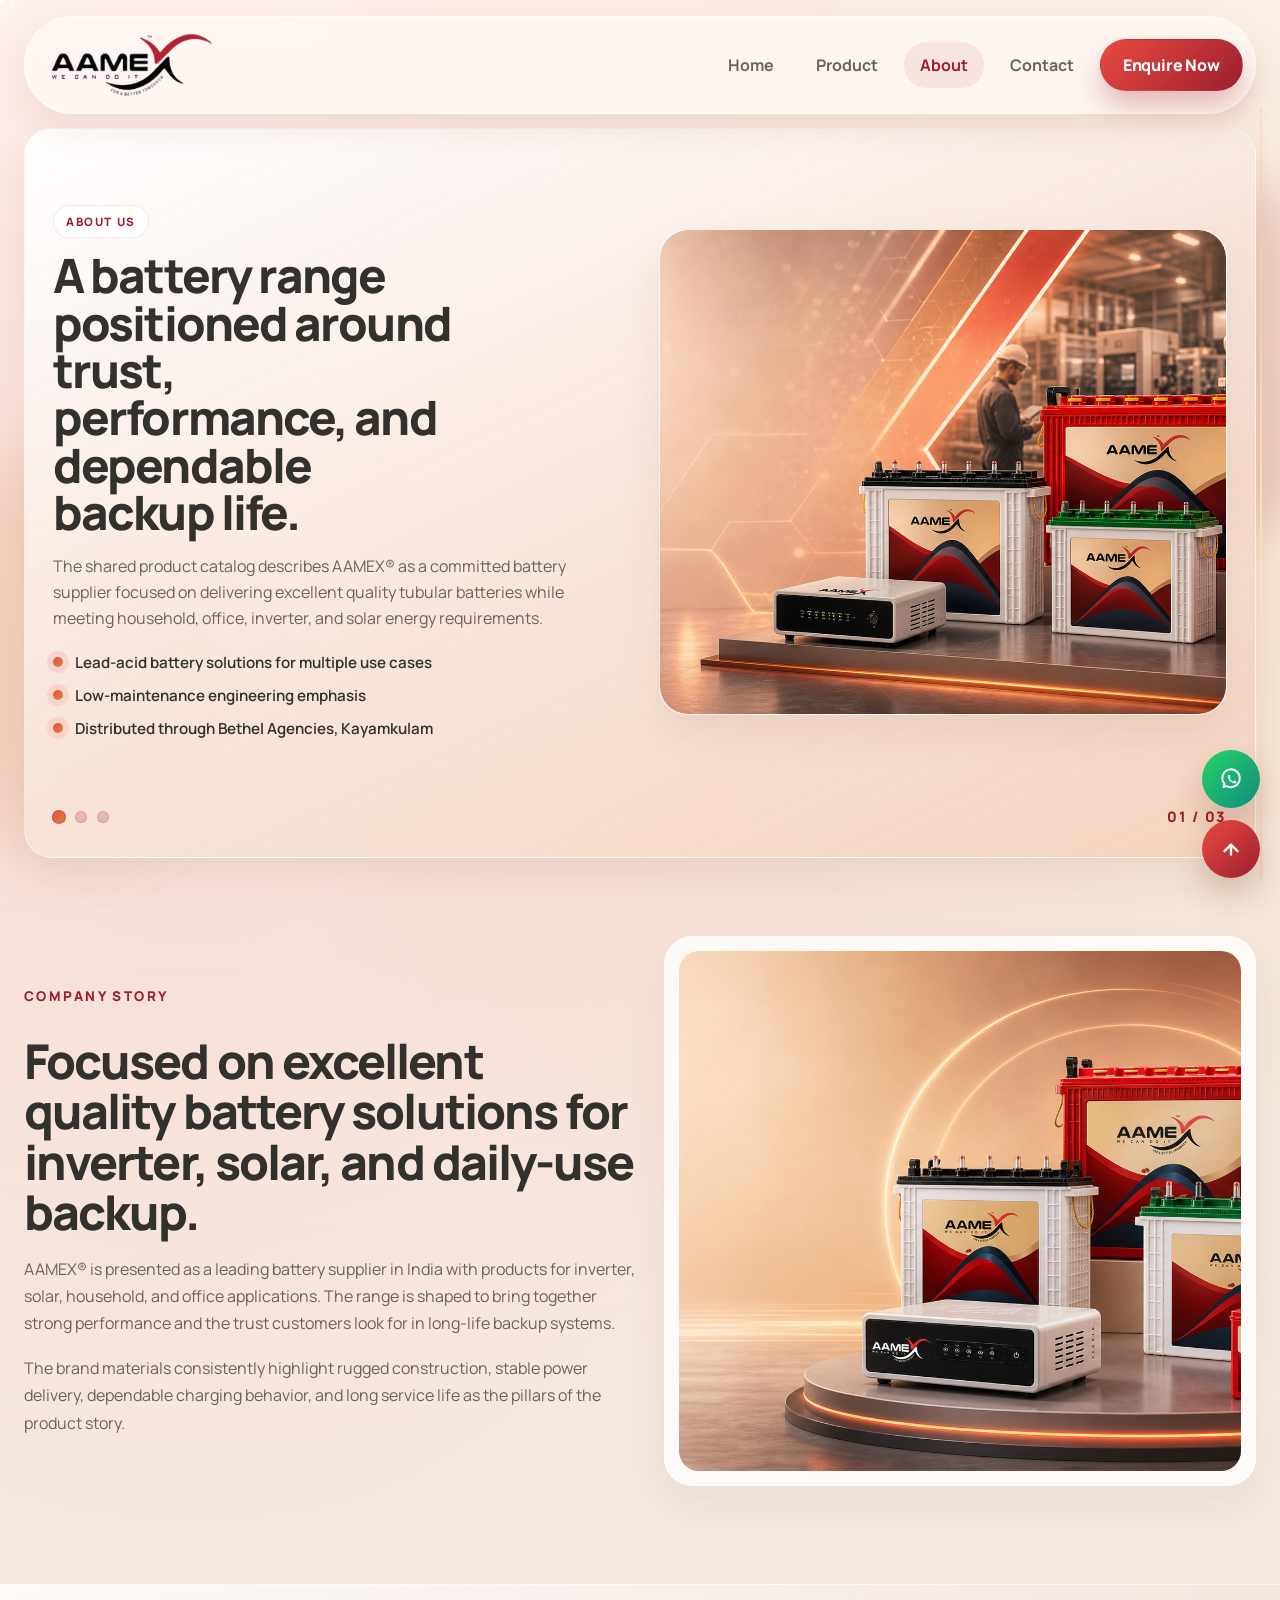
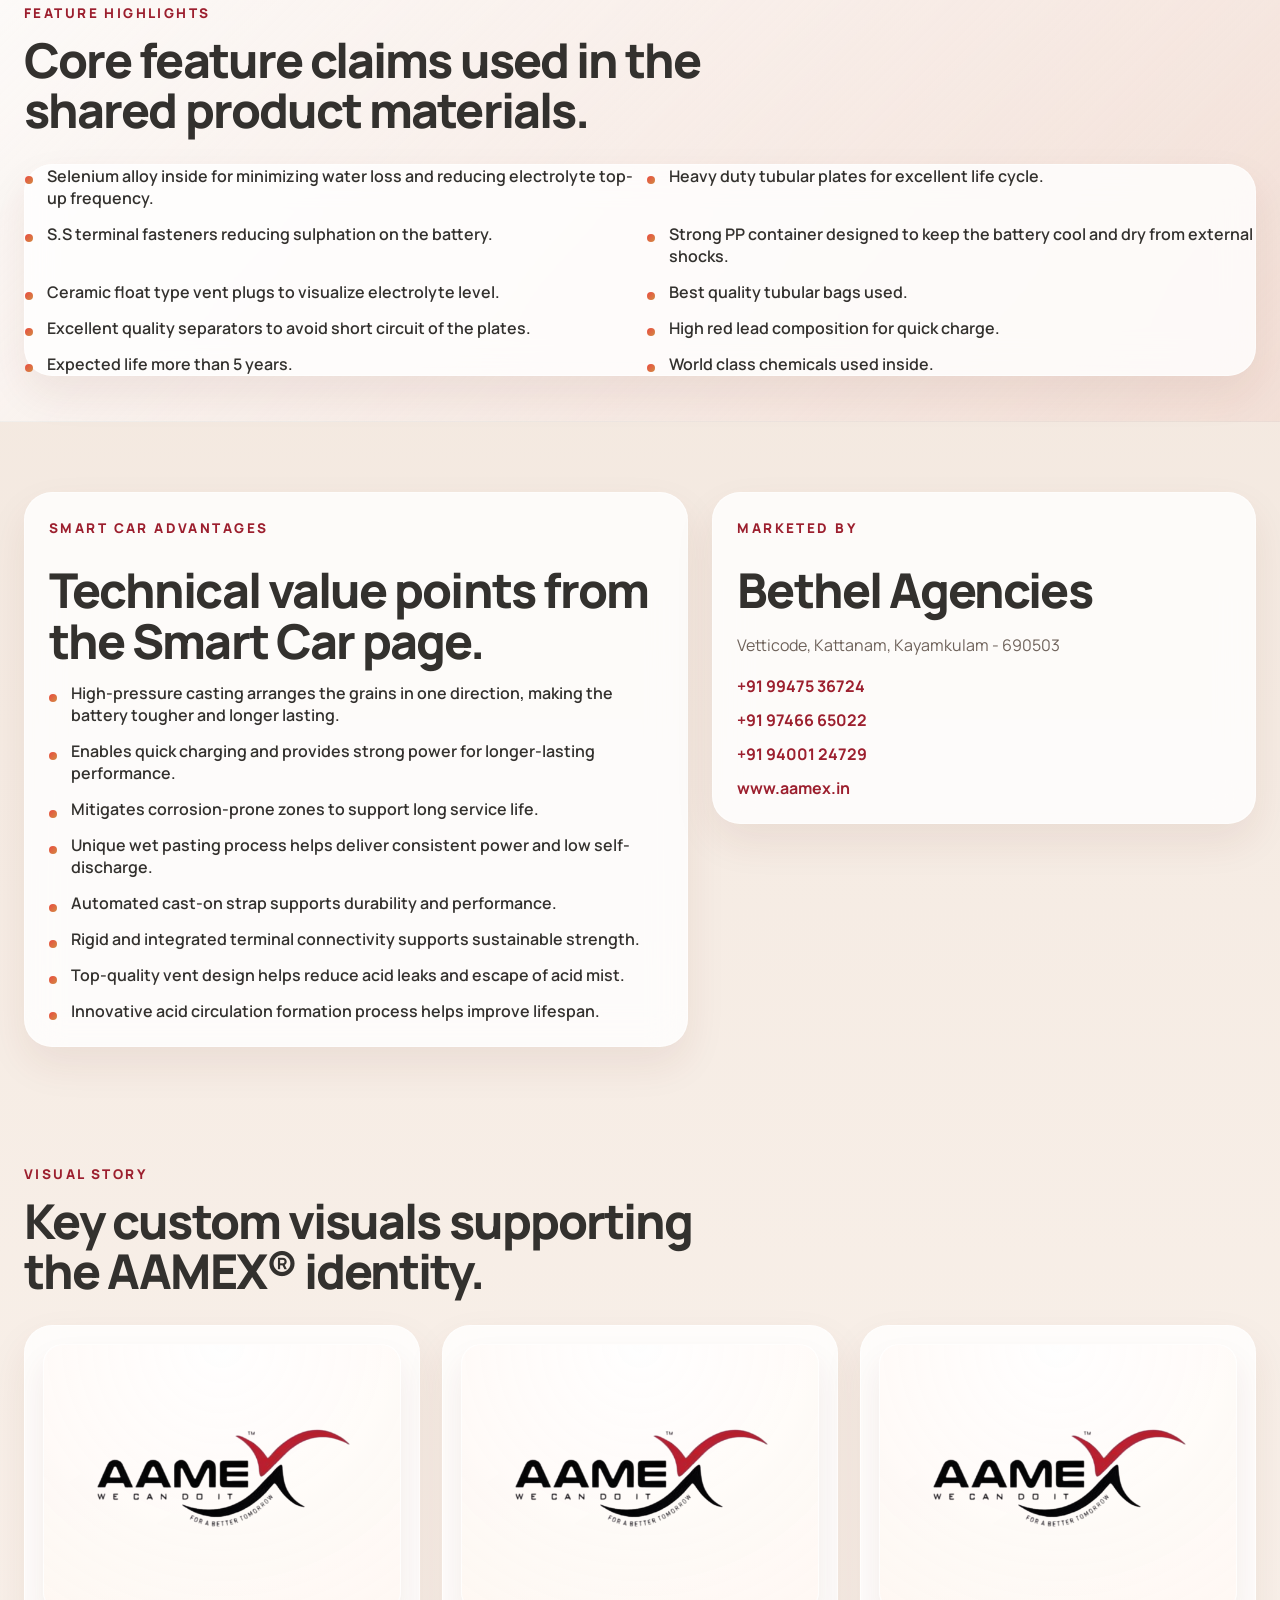
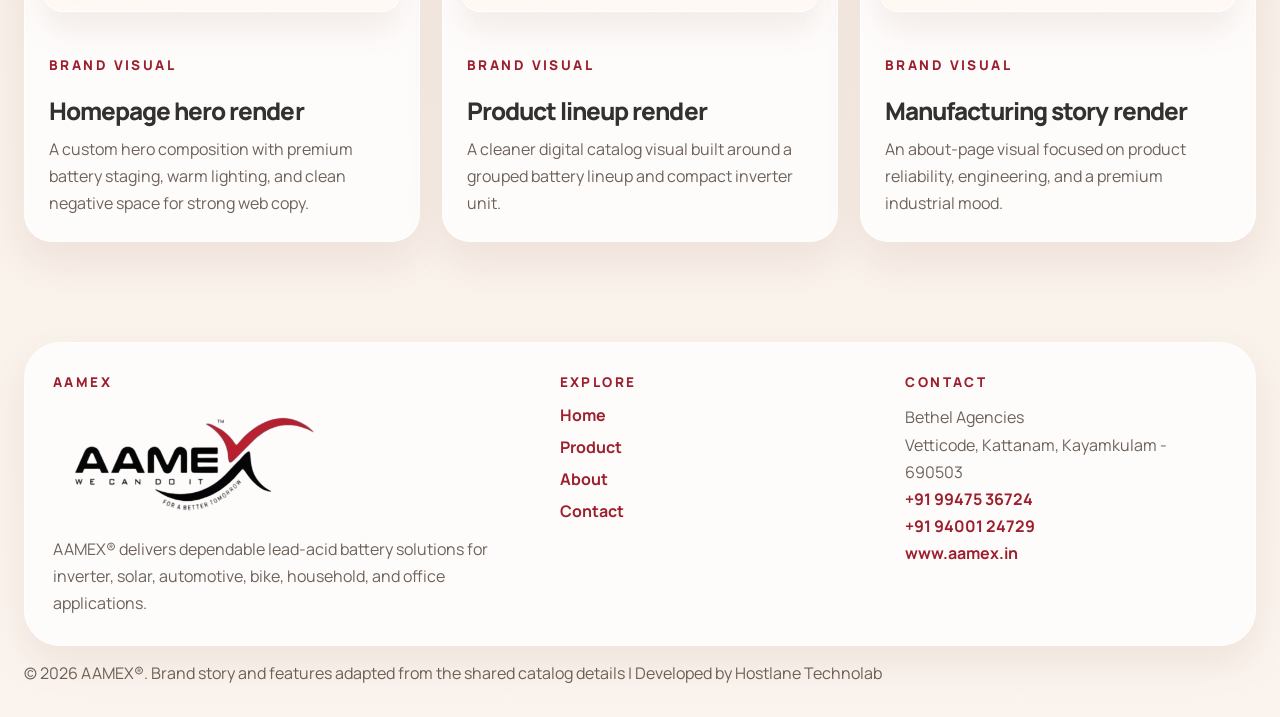
==== commit 6bce938a: "new" ====
--- a/about.html
+++ b/about.html
@@ -3,7 +3,7 @@
   <head>
     <meta charset="UTF-8" />
     <meta name="viewport" content="width=device-width, initial-scale=1.0" />
-    <title>About AAMEX | Strength to Excel</title>
+    <title>About AAMEX® | Strength to Excel</title>
     <meta
       name="description"
       content="Learn about the AAMEX story, product philosophy, and the catalog-based feature set behind the battery range."
@@ -47,7 +47,7 @@
             <p class="section-label">Company story</p>
             <h2>Focused on excellent quality battery solutions for inverter, solar, and daily-use backup.</h2>
             <p>
-              AAMEX is presented as a leading battery supplier in India with products
+              AAMEX® is presented as a leading battery supplier in India with products
               for inverter, solar, household, and office applications. The range is
               shaped to bring together strong performance and the trust customers look
               for in long-life backup systems.
@@ -102,7 +102,7 @@
         <div class="container">
           <div class="section-heading" data-reveal>
             <p class="section-label">Visual story</p>
-            <h2>Key custom visuals supporting the AAMEX identity.</h2>
+            <h2>Key custom visuals supporting the AAMEX® identity.</h2>
           </div>
           <div class="gallery-grid gallery-grid--tight" data-about-gallery></div>
         </div>
@@ -112,7 +112,7 @@
     <footer class="site-footer">
       <div data-site-footer></div>
       <div class="container site-footer__bottom">
-        <p>© <span data-current-year></span> AAMEX. Brand story and features adapted from the shared catalog details | Developed by Hostlane Technolab </p>
+        <p>© <span data-current-year></span> AAMEX®. Brand story and features adapted from the shared catalog details | Developed by Hostlane Technolab </p>
       </div>
     </footer>
 
